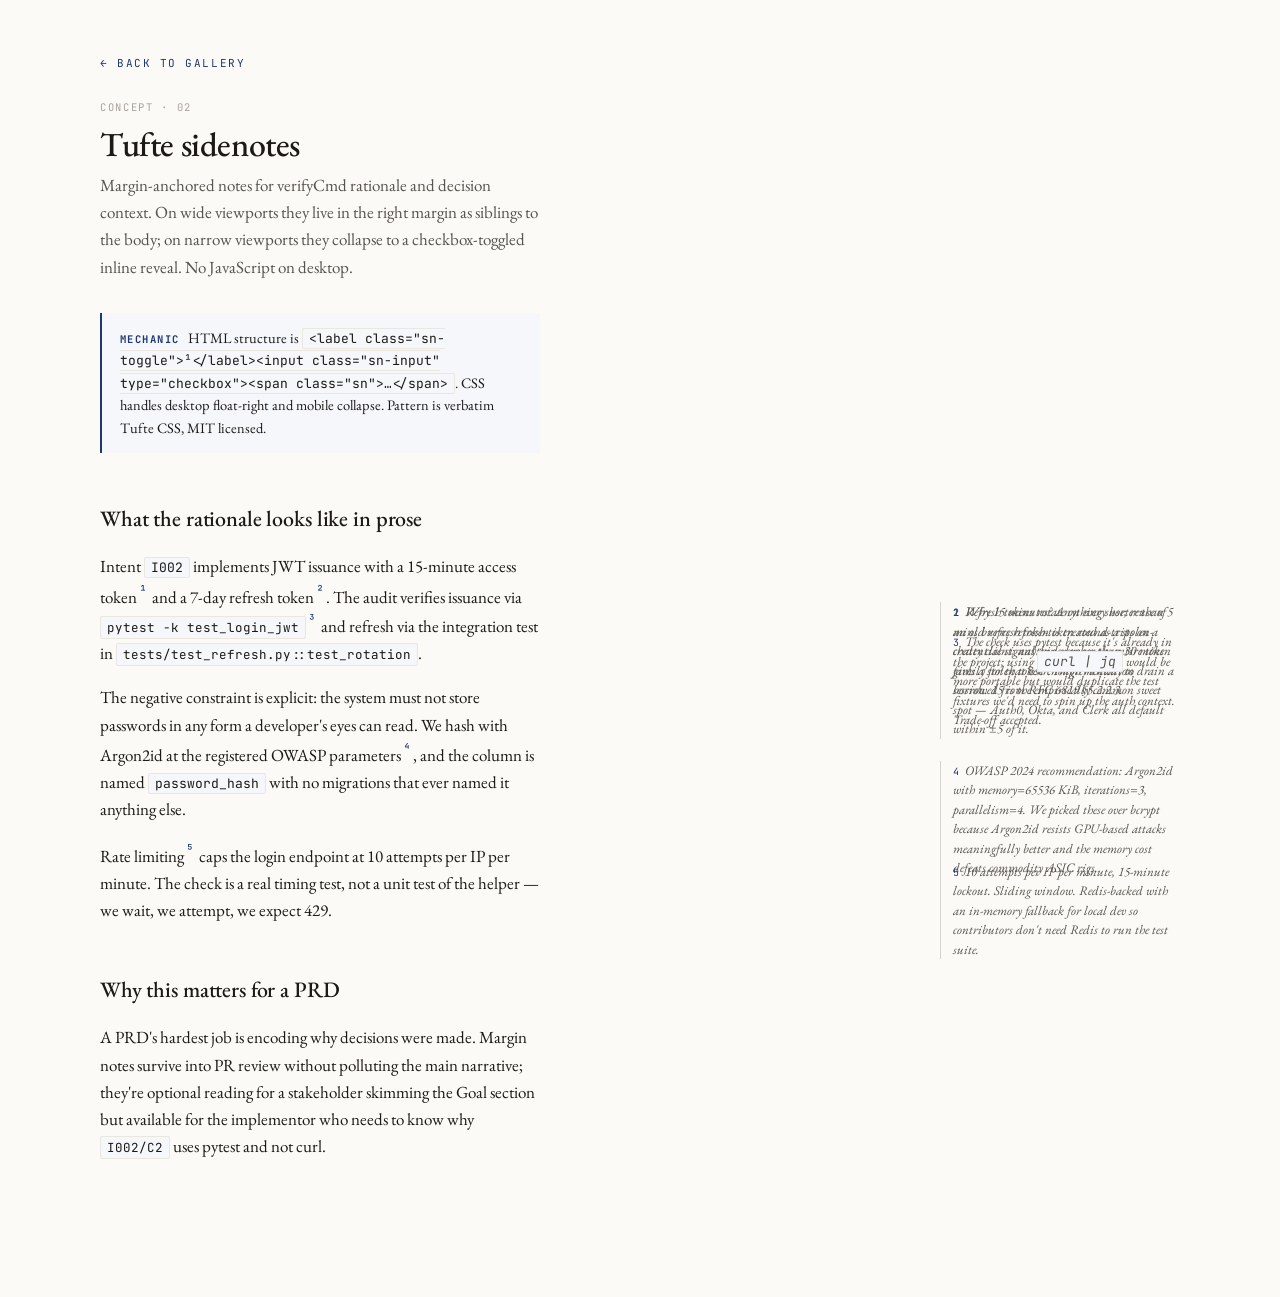
==== docs/examples/sidenotes.html @ 3cc647c4 "docs: 6 standalone concept demos for deferred viewer patterns Each demo is a self-contained HTML fil" ====
<!doctype html>
<html lang="en">
<head>
<meta charset="utf-8">
<meta name="viewport" content="width=device-width,initial-scale=1">
<title>tufte sidenotes · gpr concept</title>
<link rel="preconnect" href="https://fonts.googleapis.com">
<link href="https://fonts.googleapis.com/css2?family=EB+Garamond:wght@400;500;500i&family=JetBrains+Mono:wght@400;500&display=swap" rel="stylesheet">
<link rel="stylesheet" href="_shared.css">
<style>
  body { padding-top: 48px; }
  .wrap { max-width: 720px; margin-left: max(24px, calc(50% - 540px)); margin-right: 0; padding-right: 280px; }
  @media (max-width: 1100px) { .wrap { padding-right: 0; margin-right: auto; } }

  .sn-toggle { vertical-align: super; font-size: 0.78em; font-family: 'JetBrains Mono', ui-monospace, monospace; color: var(--accent); cursor: pointer; padding: 0 2px; }
  .sn-toggle:hover { text-decoration: underline; }
  .sn-input { display: none; }
  .sn {
    position: absolute;
    width: 240px;
    margin-left: 32px;
    margin-top: -8px;
    font-size: 13px;
    line-height: 1.5;
    color: var(--ink-muted);
    font-style: italic;
    font-family: 'EB Garamond', Georgia, serif;
    border-left: 1px solid var(--hairline-strong);
    padding-left: 12px;
  }
  .sn-num { font-style: normal; color: var(--accent); font-family: 'JetBrains Mono', ui-monospace, monospace; font-size: 10px; margin-right: 6px; }

  /* On narrow viewports, sidenotes collapse to inline disclosure. */
  @media (max-width: 1100px) {
    .sn { display: none; position: static; width: auto; margin: 8px 0 16px 0; padding: 12px 14px; background: var(--accent-faint); border-left: 2px solid var(--accent); }
    .sn-input:checked ~ .sn { display: block; }
  }
  @media (min-width: 1101px) {
    .sn { display: block; right: max(24px, calc(50% - 540px)); }
    .sn-input { /* not needed on desktop, sidenotes always visible */ }
  }

  .check { font-family: 'JetBrains Mono', ui-monospace, monospace; font-size: 12.5px; background: var(--accent-faint); padding: 2px 6px; border: 1px solid var(--hairline); border-radius: 2px; }
</style>
</head>
<body>
<div class="wrap">
  <a class="back" href="index.html">← back to gallery</a>
  <div class="meta" style="margin-top:24px;">concept · 02</div>
  <h1>Tufte sidenotes</h1>
  <p class="lede">Margin-anchored notes for verifyCmd rationale and decision context. On wide viewports they live in the right margin as siblings to the body; on narrow viewports they collapse to a checkbox-toggled inline reveal. No JavaScript on desktop.</p>

  <div class="tip"><strong>Mechanic</strong>HTML structure is <code>&lt;label class="sn-toggle"&gt;¹&lt;/label&gt;&lt;input class="sn-input" type="checkbox"&gt;&lt;span class="sn"&gt;…&lt;/span&gt;</code>. CSS handles desktop float-right and mobile collapse. Pattern is verbatim Tufte CSS, MIT licensed.</div>

  <h2>What the rationale looks like in prose</h2>

  <p>Intent <code>I002</code> implements JWT issuance with a 15-minute access token<label class="sn-toggle" for="sn1">¹</label><input class="sn-input" id="sn1" type="checkbox"><span class="sn"><span class="sn-num">1</span>Why 15 minutes? Anything shorter than 5 mins burns refresh-token round-trips on a chatty client; anything longer than 30 mins gives a stolen token enough runway to drain a session. 15 is the empirically common sweet spot — Auth0, Okta, and Clerk all default within ±5 of it.</span> and a 7-day refresh token<label class="sn-toggle" for="sn2">²</label><input class="sn-input" id="sn2" type="checkbox"><span class="sn"><span class="sn-num">2</span>Refresh tokens rotate on every use; reuse of an old refresh token is treated as a stolen-credential signal and revokes the entire token family for that user. Implementation borrowed from RFC 6819 §5.2.2.3.</span>. The audit verifies issuance via <span class="check">pytest -k test_login_jwt</span><label class="sn-toggle" for="sn3">³</label><input class="sn-input" id="sn3" type="checkbox"><span class="sn"><span class="sn-num">3</span>The check uses pytest because it's already in the project; using <code>curl | jq</code> would be more portable but would duplicate the test fixtures we'd need to spin up the auth context. Trade-off accepted.</span> and refresh via the integration test in <span class="check">tests/test_refresh.py::test_rotation</span>.</p>

  <p>The negative constraint is explicit: the system must not store passwords in any form a developer's eyes can read. We hash with Argon2id at the registered OWASP parameters<label class="sn-toggle" for="sn4">⁴</label><input class="sn-input" id="sn4" type="checkbox"><span class="sn"><span class="sn-num">4</span>OWASP 2024 recommendation: Argon2id with memory=65536 KiB, iterations=3, parallelism=4. We picked these over bcrypt because Argon2id resists GPU-based attacks meaningfully better and the memory cost defeats commodity ASIC rigs.</span>, and the column is named <code>password_hash</code> with no migrations that ever named it anything else.</p>

  <p>Rate limiting<label class="sn-toggle" for="sn5">⁵</label><input class="sn-input" id="sn5" type="checkbox"><span class="sn"><span class="sn-num">5</span>10 attempts per IP per minute, 15-minute lockout. Sliding window. Redis-backed with an in-memory fallback for local dev so contributors don't need Redis to run the test suite.</span> caps the login endpoint at 10 attempts per IP per minute. The check is a real timing test, not a unit test of the helper — we wait, we attempt, we expect 429.</p>

  <h2>Why this matters for a PRD</h2>
  <p>A PRD's hardest job is encoding why decisions were made. Margin notes survive into PR review without polluting the main narrative; they're optional reading for a stakeholder skimming the Goal section but available for the implementor who needs to know why <span class="check">I002/C2</span> uses pytest and not curl.</p>
</div>
</body>
</html>
---- docs/examples/_shared.css ----
:root { --bg:#fbfaf6; --paper:#fff; --ink:#1c1917; --ink-muted:#57534e; --ink-faint:#a8a29e; --hairline:#eae7e1; --hairline-strong:#d6d3d1; --accent:#1f3873; --accent-soft:#6582bd; --accent-faint:#f5f7fb; --pass:#16614b; --fail:#b91c1c; --warn:#92400e; }
* { box-sizing: border-box; }
body { margin:0; padding:48px 24px 120px; background:var(--bg); color:var(--ink); font-family:'EB Garamond', Georgia, serif; font-size:17px; line-height:1.6; -webkit-font-smoothing:antialiased; }
.wrap { max-width:720px; margin:0 auto; }
.meta { font-family:'JetBrains Mono', ui-monospace, monospace; font-size:10.5px; text-transform:uppercase; letter-spacing:0.16em; color:var(--ink-faint); }
.back { font-family:'JetBrains Mono', ui-monospace, monospace; font-size:11px; text-transform:uppercase; letter-spacing:0.14em; color:var(--accent); text-decoration:none; }
h1 { font-weight:500; font-size:34px; line-height:1.18; letter-spacing:-0.012em; margin:8px 0 8px 0; }
h2 { font-weight:500; font-size:22px; margin:48px 0 12px 0; letter-spacing:-0.006em; }
.lede { font-size:17px; color:var(--ink-muted); margin:0 0 32px 0; }
.tip { padding:14px 18px; background:var(--accent-faint); border-left:2px solid var(--accent); margin:24px 0; font-size:14.5px; line-height:1.55; }
.tip strong { color:var(--accent); font-family:'JetBrains Mono', ui-monospace, monospace; font-size:10.5px; text-transform:uppercase; letter-spacing:0.14em; display:inline-block; margin-right:8px; }
hr { border:none; border-top:1px solid var(--hairline); margin:40px 0; }
code { font-family:'JetBrains Mono', ui-monospace, monospace; font-size:13px; background:var(--accent-faint); padding:1px 6px; border:1px solid var(--hairline); border-radius:2px; }
.intent { background:var(--paper); border:1px solid var(--hairline); padding:18px 22px; margin-bottom:12px; }
.intent h3 { font-weight:500; font-size:18px; margin:0 0 6px 0; }
.intent .id { font-family:'JetBrains Mono', ui-monospace, monospace; font-size:10.5px; text-transform:uppercase; letter-spacing:0.14em; color:var(--ink-faint); margin-right:10px; }
.intent p { color:var(--ink-muted); font-size:14.5px; margin:0; }
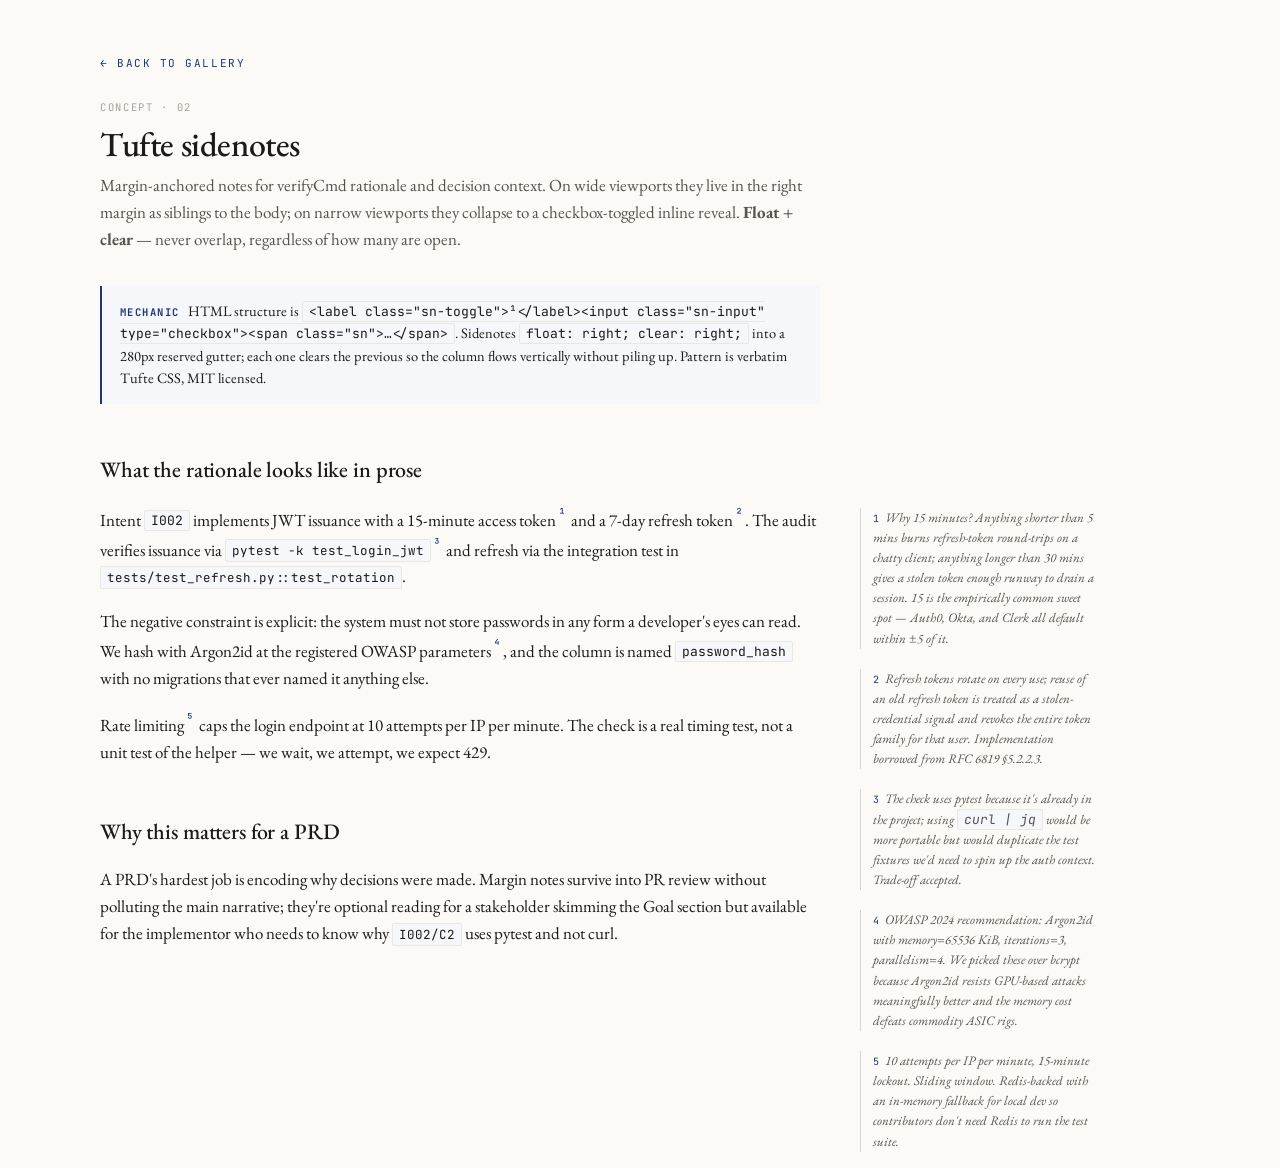
==== commit b65913d7: "fix(examples/sidenotes): float+clear instead of absolute positioning Previous version pinned every ." ====
--- a/docs/examples/sidenotes.html
+++ b/docs/examples/sidenotes.html
@@ -8,39 +8,74 @@
 <link href="https://fonts.googleapis.com/css2?family=EB+Garamond:wght@400;500;500i&family=JetBrains+Mono:wght@400;500&display=swap" rel="stylesheet">
 <link rel="stylesheet" href="_shared.css">
 <style>
+  /* Body sits in column 1 of a wide grid. Sidenotes float into the right gutter
+     and clear each other so they never overlap. On narrow viewports they
+     collapse to inline disclosures. */
   body { padding-top: 48px; }
-  .wrap { max-width: 720px; margin-left: max(24px, calc(50% - 540px)); margin-right: 0; padding-right: 280px; }
-  @media (max-width: 1100px) { .wrap { padding-right: 0; margin-right: auto; } }
+  .wrap {
+    max-width: 1080px;
+    margin: 0 auto;
+    padding-right: 280px;
+    position: relative;
+  }
+  .wrap > * { max-width: 720px; }
 
-  .sn-toggle { vertical-align: super; font-size: 0.78em; font-family: 'JetBrains Mono', ui-monospace, monospace; color: var(--accent); cursor: pointer; padding: 0 2px; }
+  .sn-toggle {
+    vertical-align: super;
+    font-size: 0.78em;
+    font-family: 'JetBrains Mono', ui-monospace, monospace;
+    color: var(--accent);
+    cursor: pointer;
+    padding: 0 2px;
+  }
   .sn-toggle:hover { text-decoration: underline; }
   .sn-input { display: none; }
+
   .sn {
-    position: absolute;
+    float: right;
+    clear: right;
     width: 240px;
-    margin-left: 32px;
-    margin-top: -8px;
+    margin-right: -280px;
+    margin-bottom: 16px;
+    margin-top: 4px;
     font-size: 13px;
-    line-height: 1.5;
+    line-height: 1.55;
     color: var(--ink-muted);
     font-style: italic;
     font-family: 'EB Garamond', Georgia, serif;
     border-left: 1px solid var(--hairline-strong);
     padding-left: 12px;
   }
-  .sn-num { font-style: normal; color: var(--accent); font-family: 'JetBrains Mono', ui-monospace, monospace; font-size: 10px; margin-right: 6px; }
+  .sn-num {
+    font-style: normal;
+    color: var(--accent);
+    font-family: 'JetBrains Mono', ui-monospace, monospace;
+    font-size: 10px;
+    margin-right: 6px;
+  }
 
-  /* On narrow viewports, sidenotes collapse to inline disclosure. */
+  /* Narrow viewport: collapse to inline disclosure. */
   @media (max-width: 1100px) {
-    .sn { display: none; position: static; width: auto; margin: 8px 0 16px 0; padding: 12px 14px; background: var(--accent-faint); border-left: 2px solid var(--accent); }
+    .wrap { padding-right: 0; max-width: 720px; }
+    .sn {
+      float: none; clear: none;
+      width: auto; margin: 8px 0 16px 0;
+      padding: 12px 14px;
+      background: var(--accent-faint);
+      border-left: 2px solid var(--accent);
+      display: none;
+    }
     .sn-input:checked ~ .sn { display: block; }
   }
-  @media (min-width: 1101px) {
-    .sn { display: block; right: max(24px, calc(50% - 540px)); }
-    .sn-input { /* not needed on desktop, sidenotes always visible */ }
+
+  .check {
+    font-family: 'JetBrains Mono', ui-monospace, monospace;
+    font-size: 12.5px;
+    background: var(--accent-faint);
+    padding: 2px 6px;
+    border: 1px solid var(--hairline);
+    border-radius: 2px;
   }
-
-  .check { font-family: 'JetBrains Mono', ui-monospace, monospace; font-size: 12.5px; background: var(--accent-faint); padding: 2px 6px; border: 1px solid var(--hairline); border-radius: 2px; }
 </style>
 </head>
 <body>
@@ -48,9 +83,9 @@
   <a class="back" href="index.html">← back to gallery</a>
   <div class="meta" style="margin-top:24px;">concept · 02</div>
   <h1>Tufte sidenotes</h1>
-  <p class="lede">Margin-anchored notes for verifyCmd rationale and decision context. On wide viewports they live in the right margin as siblings to the body; on narrow viewports they collapse to a checkbox-toggled inline reveal. No JavaScript on desktop.</p>
+  <p class="lede">Margin-anchored notes for verifyCmd rationale and decision context. On wide viewports they live in the right margin as siblings to the body; on narrow viewports they collapse to a checkbox-toggled inline reveal. <strong>Float + clear</strong> — never overlap, regardless of how many are open.</p>
 
-  <div class="tip"><strong>Mechanic</strong>HTML structure is <code>&lt;label class="sn-toggle"&gt;¹&lt;/label&gt;&lt;input class="sn-input" type="checkbox"&gt;&lt;span class="sn"&gt;…&lt;/span&gt;</code>. CSS handles desktop float-right and mobile collapse. Pattern is verbatim Tufte CSS, MIT licensed.</div>
+  <div class="tip"><strong>Mechanic</strong>HTML structure is <code>&lt;label class="sn-toggle"&gt;¹&lt;/label&gt;&lt;input class="sn-input" type="checkbox"&gt;&lt;span class="sn"&gt;…&lt;/span&gt;</code>. Sidenotes <code>float: right; clear: right;</code> into a 280px reserved gutter; each one clears the previous so the column flows vertically without piling up. Pattern is verbatim Tufte CSS, MIT licensed.</div>
 
   <h2>What the rationale looks like in prose</h2>
 
